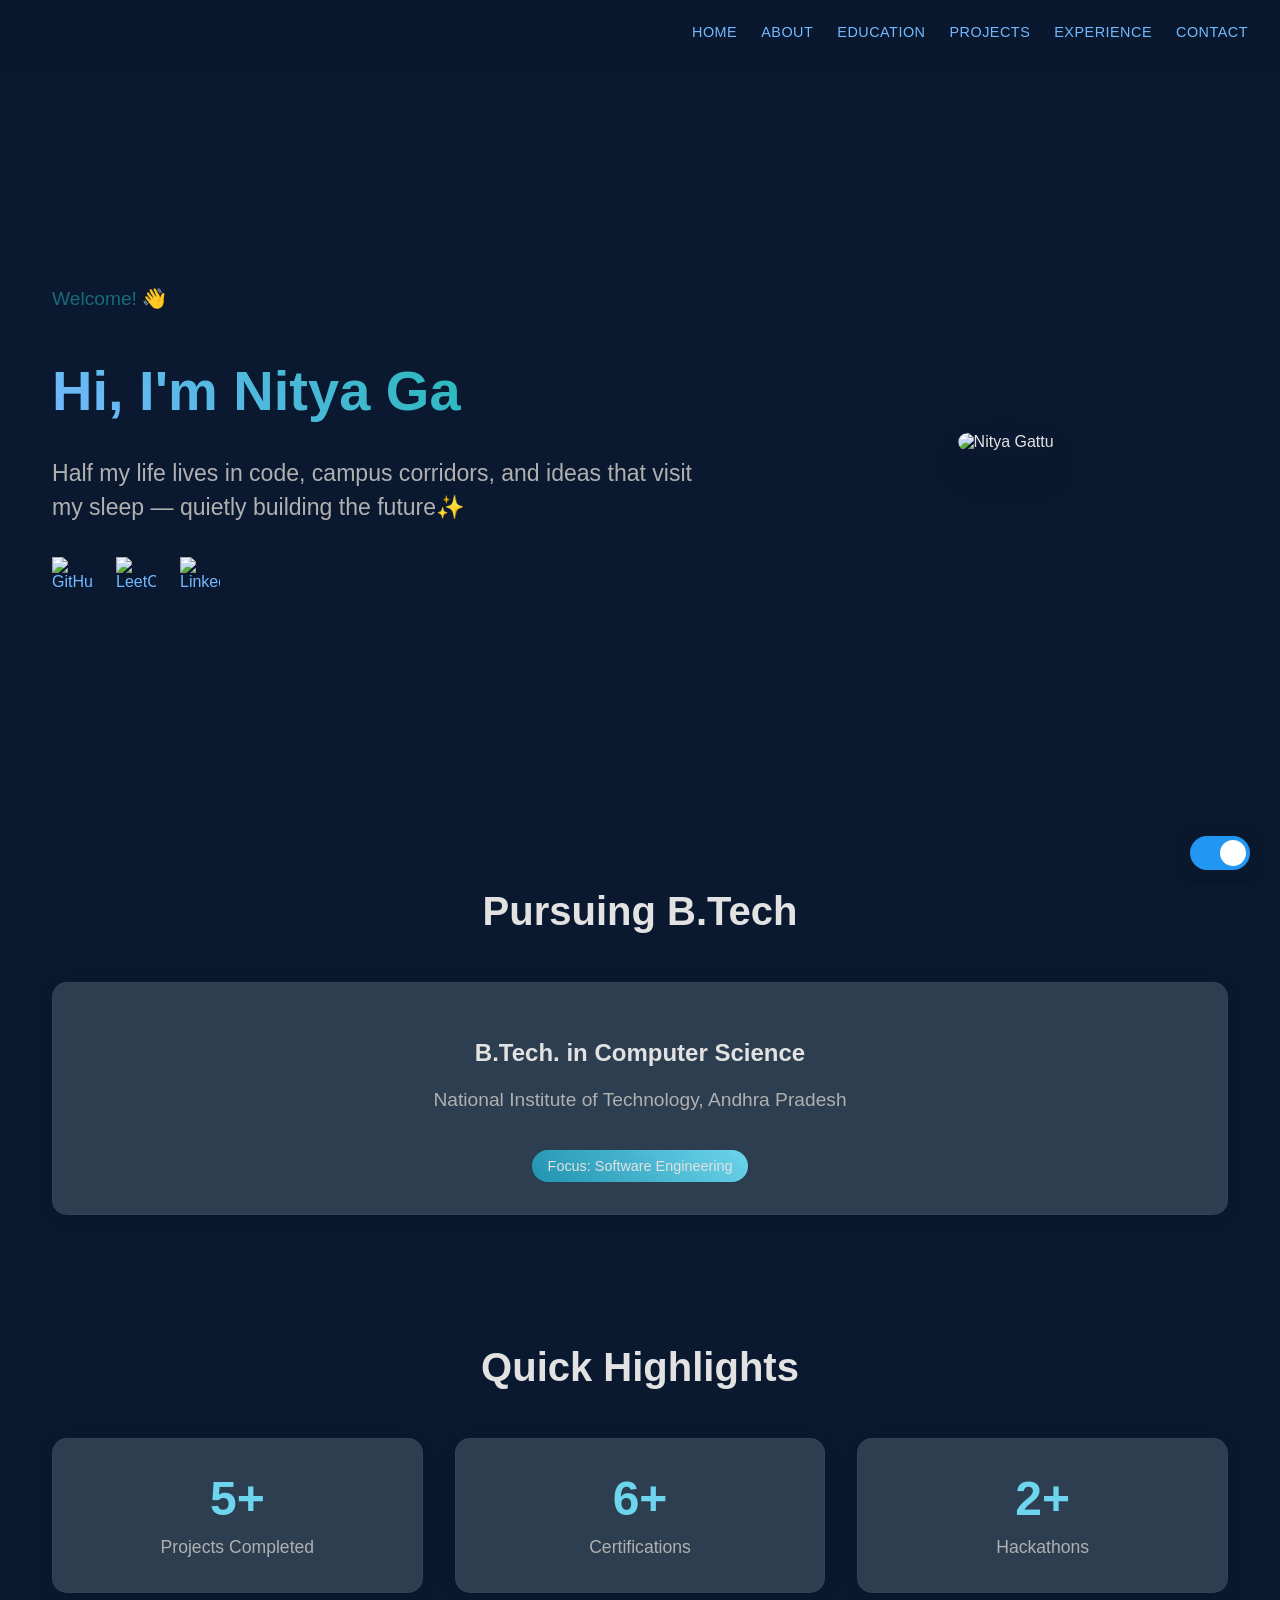
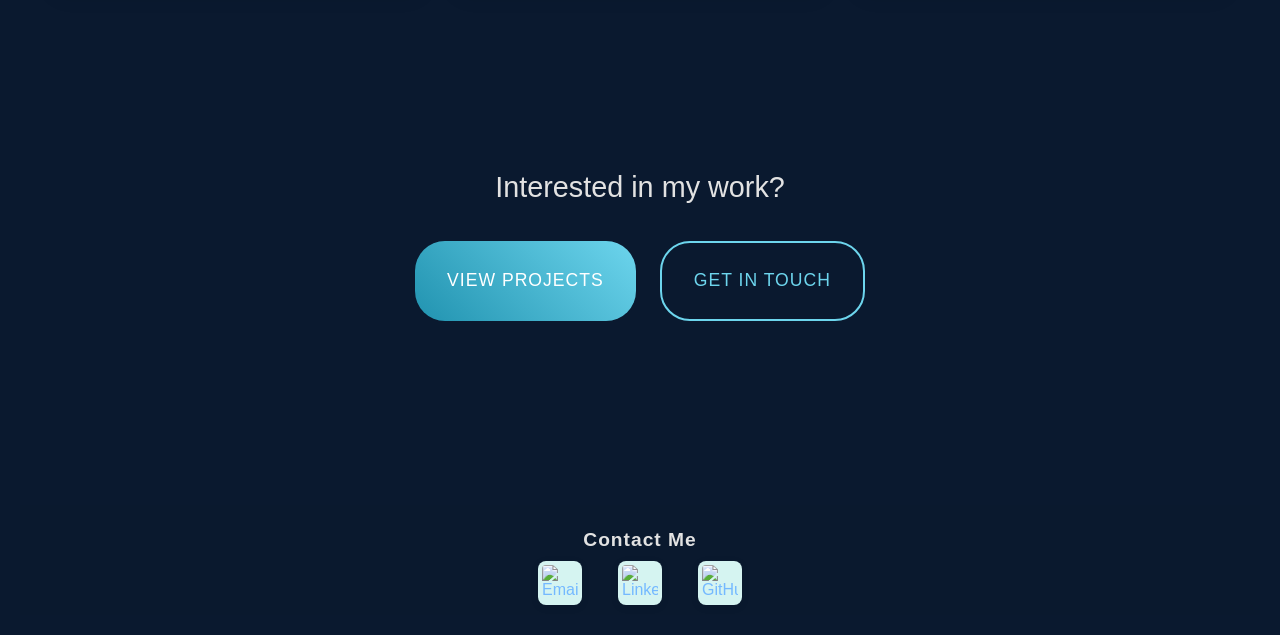
==== index.html @ 902eb1c6 "Add files via upload" ====
<!DOCTYPE html>
<html lang="en">
<head>
    <meta charset="UTF-8">
    <meta name="viewport" content="width=device-width, initial-scale=1.0">
    <title>Nitya Gattu's Portfolio</title>
    <link rel="stylesheet" href="common.css">
    <link rel="stylesheet" href="home.css">
    <script src="script.js" defer></script>
</head>
<body>

    <div id="header">
        <a href="index.html">Home</a>
        <a href="about.html">About</a>
        <a href="education.html">Education</a>
        <a href="projects.html">Projects</a>
        <a href="experience.html">Experience</a>
        <a href="#contact-section">Contact</a>
    </div>

    <!-- Theme switch -->
    <div class="theme-switch-wrapper">
        <label class="theme-switch" for="theme-switch">
            <input type="checkbox" id="theme-switch" />
            <span class="slider"></span>
        </label>
    </div>

    <main class="home-container">
        <section class="hero-section">
            <div class="text-content">
                <div class="creative-heading">
                    <span class="greeting-text">Welcome! 👋</span>
                    <h1 class="gradient-text" id="typing-h1"></h1>
                    <p class="subtitle" id="typing-p"></p>
                </div>
                <div class="tagline">
                    <p>Half my life lives in code, campus corridors, and ideas that visit my sleep — quietly building the future✨</p>
                </div>
                <div class="quick-links">
                    <a href="https://github.com/NITYANIT" target="_blank" class="social-link">
                        <img src="Photos/github-icon.png" alt="GitHub" class="social-icon" loading="lazy">
                    </a>
                    <a href="https://leetcode.com/u/iamnityagattu/" target="_blank" class="social-link">
                        <img src="Photos/leetcode-logo.png" alt="LeetCode" class="social-icon" loading="lazy">
                    </a>
                    <a href="https://www.linkedin.com/in/nitya-gattu-b846b62b9/" target="_blank" class="social-link">
                        <img src="Photos/linkedin-icon.png" alt="LinkedIn" class="social-icon" loading="lazy">
                    </a>
                </div>
            </div>
            <div class="photo-container">
                <div class="photo-frame">
                    <img src="Photos/nitya.png" alt="Nitya Gattu" class="profile-image" loading="lazy">
                </div>
            </div>
        </section>

        <section class="education-highlight">
            <h2 class="section-title">Pursuing B.Tech</h2>
                <div class="degree-card">
                    <h3>B.Tech. in Computer Science</h3>
                    <p>National Institute of Technology, Andhra Pradesh</p>
                    <div class="degree-focus">Focus: Software Engineering</div>
                </div>
        </section>

        <section class="highlights-section">
            <h2 class="section-title">Quick Highlights</h2>
            <div class="highlights-grid">
                <div class="highlight-card">
                    <span class="highlight-number">5+</span>
                    <p>Projects Completed</p>
                </div>
                <div class="highlight-card">
                    <span class="highlight-number">6+</span>
                    <p>Certifications</p>
                </div>
                <div class="highlight-card">
                    <span class="highlight-number">2+</span>
                    <p>Hackathons</p>
                </div>
            </div>
        </section>

        <section class="cta-section">
            <p>Interested in my work?</p>
            <div class="cta-buttons">
                <a href="projects.html" class="cta-button">View Projects</a>
                <a href="contact.html" class="cta-button secondary">Get in Touch</a>
            </div>
        </section>
    </main>

    <footer id="contact-section" class="site-footer">
      <div class="footer-content">
        <div class="footer-title">Contact Me</div>
        <div class="footer-details">
          <a href="mailto:gattunitya13@gmail.com" target="_blank"><img src="Photos/email-icon.png" alt="Email" class="footer-icon"></a>
          <a href="https://www.linkedin.com/in/nitya-gattu-b846b62b9/" target="_blank"><img src="Photos/linkedin-icon.png" alt="LinkedIn" class="footer-icon"></a>
          <a href="https://github.com/NITYANIT" target="_blank"><img src="Photos/github-icon.png" alt="GitHub" class="footer-icon"></a>
        </div>
      </div>
    </footer>
</body>
</html>
---- common.css ----
/* Common CSS for all pages */

/* CSS Variables */
:root {
    --primary-color: #2193b0;
    --secondary-color: #6dd5ed;
    --text-color: #2c3e50;
    --bg-color: #B5E7E3;
    --card-bg: #D5F4F1;
    --card-bg-dark: #2c3e50;
    --header-bg: #B5E7E3;
    --header-bg-dark: #34495e;
    --border-color: #e1e8ed;
    --shadow-light: rgba(0, 0, 0, 0.1);
    --shadow-dark: rgba(255, 255, 255, 0.1);
}

/* Base styles */
body {
    margin: 0;
    padding: 60px 20px 20px;
    background-color: var(--bg-color);
    color: var(--text-color);
    font-family: Arial, sans-serif;
    overflow-x: hidden;
}

/* Typography */
h1 {
    text-align: center;
    font-size: 2em;
}

p {
    font-size: 1.2em;
    line-height: 1.5;
}

/* Links */
a {
    color: var(--primary-color);
    text-decoration: none;
}

a:hover {
    text-decoration: underline;
}

/* Common gradient text */
.gradient-text {
    font-size: 3.5rem;
    background: linear-gradient(45deg, var(--primary-color), var(--secondary-color));
    -webkit-background-clip: text;
    background-clip: text;
    -webkit-text-fill-color: transparent;
    margin-bottom: 1rem;
    line-height: 1.2;
    text-align: center;
}

/* Header Navigation */
#header {
    padding: 1rem 2rem;
    margin: 0;
    display: flex;
    align-items: center;
    justify-content: flex-end;
    background-color: var(--header-bg);
    backdrop-filter: blur(10px);
    box-shadow: 0 2px 10px rgba(0, 0, 0, 0.1);
    position: fixed;
    top: 0;
    left: 0;
    right: 0;
    z-index: 1000;
}

#header a {
    margin-left: 1.5rem;
    font-weight: 500;
    text-transform: uppercase;
    font-size: 0.9rem;
    letter-spacing: 0.5px;
    position: relative;
    padding: 0.5rem 0;
}

#header a::after {
    content: '';
    position: absolute;
    width: 0;
    height: 2px;
    bottom: 0;
    left: 0;
    background-color: #3498db;
    transition: width 0.3s ease-in-out;
}

#header a:hover::after {
    width: 100%;
}

#header a:hover {
    text-decoration: none;
    color: #3498db;
}

/* Theme Toggle */
.theme-switch-wrapper {
    position: fixed;
    bottom: 20px;
    right: 20px;
    display: flex;
    align-items: center;
    z-index: 1000;
    background-color: var(--card-bg);
    padding: 10px;
    border-radius: 20px;
    box-shadow: 0 2px 10px rgba(0, 0, 0, 0.1);
}

.theme-switch {
    display: inline-block;
    width: 60px;
    height: 34px;
    position: relative;
}

.theme-switch input {
    opacity: 0;
    width: 0;
    height: 0;
}

.slider {
    position: absolute;
    cursor: pointer;
    top: 0;
    left: 0;
    right: 0;
    bottom: 0;
    background-color: #ccc;
    transition: .4s;
    border-radius: 34px;
}

.slider:before {
    position: absolute;
    content: "";
    height: 26px;
    width: 26px;
    left: 4px;
    bottom: 4px;
    background-color: white;
    transition: .4s;
    border-radius: 50%;
}

input:checked + .slider {
    background-color: #2196F3;
}

input:checked + .slider:before {
    transform: translateX(26px);
}

/* Dark Theme */
body.dark-theme {
    background-color: #0a192f;
    color: #e2e2e2;
}

.dark-theme div {
    color: #e2e2e2;
}

.dark-theme a {
    color: #74b9ff;
}

.dark-theme #header {
    background-color: rgba(10, 25, 47, 0.95);
}

.dark-theme .theme-switch-wrapper {
    background-color: rgba(10, 25, 47, 0.9);
    box-shadow: 0 2px 10px rgba(0, 0, 0, 0.2);
}

.dark-theme .gradient-text {
    background: linear-gradient(45deg, #74b9ff, #00b894);
    background-clip: text;
    -webkit-background-clip: text;
    -webkit-text-fill-color: transparent;
}

/* Base responsive styles */
img {
    max-width: 100%;
    height: auto;
    display: block;
}

/* Mobile Navigation */
@media (max-width: 768px) {
    body {
        padding: 100px 10px 10px;
    }
    
    #header {
        flex-wrap: wrap;
        justify-content: center;
        padding: 0.8rem 0.5rem;
        gap: 0.8rem;
    }
    
    #header a {
        font-size: 0.85rem;
        padding: 0.6rem 1rem;
        border-radius: 20px;
        background: rgba(52, 152, 219, 0.1);
        transition: all 0.3s ease;
        margin-left: 0;
    }
    
    #header a:hover,
    #header a.active {
        background: rgba(52, 152, 219, 0.2);
        transform: translateY(-2px);
    }
    
    .dark-theme #header a {
        background: rgba(116, 185, 255, 0.1);
    }
    
    .dark-theme #header a:hover,
    .dark-theme #header a.active {
        background: rgba(116, 185, 255, 0.2);
    }
    
    .gradient-text {
        font-size: 2.5rem;
    }
}

@media (max-width: 480px) {
    body {
        padding: 110px 5px 5px;
    }
    
    .gradient-text {
        font-size: 2rem;
    }
    
    .theme-switch-wrapper {
        bottom: 15px;
        right: 15px;
        padding: 8px;
    }
    
    .theme-switch {
        width: 50px;
        height: 28px;
    }
    
    .slider:before {
        height: 22px;
        width: 22px;
        left: 3px;
        bottom: 3px;
    }
    
    input:checked + .slider:before {
        transform: translateX(22px);
    }
}

/* Focus states for accessibility */
button:focus,
a:focus,
input:focus {
    outline: 2px solid #3498db;
    outline-offset: 2px;
}

.dark-theme button:focus,
.dark-theme a:focus,
.dark-theme input:focus {
    outline-color: #74b9ff;
}

/* Smooth scrolling */
html {
    scroll-behavior: smooth;
}

body {
    -webkit-overflow-scrolling: touch;
}

/* Footer minimal, seamless look */
.site-footer {
  background: #C5EEE9 !important;
  box-shadow: none;
  border: none;
  margin-top: 40px;
  padding: 24px 0 10px 0;
}
.footer-content {
  max-width: 600px;
  margin: 0 auto;
  text-align: center;
}
.footer-title {
  font-size: 1.2rem;
  font-weight: 700;
  color: #2193b0;
  margin-bottom: 8px;
  letter-spacing: 1px;
}
.footer-details {
  display: flex;
  justify-content: center;
  align-items: center;
  gap: 24px;
  margin-top: 10px;
}
.footer-icon {
  width: 36px;
  height: 36px;
  margin: 0 6px;
  vertical-align: middle;
  border-radius: 8px;
  transition: transform 0.2s, box-shadow 0.2s;
    box-shadow: 0 2px 8px rgba(0,0,0,0.08);
    background: var(--card-bg);
  padding: 4px;
}
.footer-icon:hover {
  transform: scale(1.13) translateY(-2px);
  box-shadow: 0 4px 16px rgba(33,147,176,0.18);
}

/* Light mode footer - default */
body:not(.dark-theme) .site-footer {
  background: #C5EEE9 !important;
}

/* Dark mode footer */
.dark-theme .site-footer {
  background: rgba(10, 25, 47, 0.8) !important;
}
---- home.css ----
/* Home Page Specific Styles */

.home-container {
    max-width: 1200px;
    margin: 0 auto;
    padding: 2rem;
}

.hero-section {
    display: grid;
    grid-template-columns: 1.2fr 0.8fr;
    gap: 4rem;
    align-items: center;
    min-height: calc(100vh - 200px);
    margin-bottom: 2rem;
}

.text-content {
    padding: 0;
    margin: 0;
}

.photo-container {
    display: flex;
    justify-content: center;
    align-items: center;
}

.creative-heading {
    margin-bottom: 2rem;
}

.gradient-text {
    text-align: left;
}

.greeting-text {
    display: block;
    font-size: 1.2rem;
    color: #1a6b7a;
    margin-bottom: 1rem;
    text-align: left;
}

.subtitle {
    font-size: 1.5rem;
    color: #666;
    margin: 0;
    font-weight: 500;
    text-align: left;
}

.dark-theme .subtitle {
    color: #a0a0a0;
}

.tagline {
    font-size: 1.2rem;
    line-height: 1.6;
    margin-top: 2rem;
    color: #555;
}

.tagline p {
    text-align: left;
    margin: 0;
}

.dark-theme .tagline {
    color: #b0b0b0;
}

/* Social Links - Fixed Size */
.quick-links {
    display: flex;
    gap: 1.5rem;
    margin-top: 2rem;
    align-items: center;
}

.social-link {
    display: inline-block;
    transition: transform 0.3s ease;
}

.social-link:hover {
    transform: scale(1.1);
}

.social-icon {
    width: 40px;
    height: 40px;
    object-fit: contain;
}

/* Photo Frame */
.photo-frame {
    position: relative;
    border-radius: 20px;
    overflow: hidden;
    box-shadow: 0 20px 40px rgba(0,0,0,0.1);
    transition: transform 0.3s ease;
    max-width: 400px;
}

.photo-frame:hover {
    transform: translateY(-10px);
}

.profile-image {
    width: 100%;
    height: auto;
    display: block;
    border-radius: 20px;
    filter: grayscale(100%);
    transition: filter 1.5s ease-in-out;
}

.profile-image.reveal {
    filter: grayscale(0%);
}

/* Education Highlight Section */
.education-highlight {
    margin: 2rem 0;
    padding: 2rem 0;
}

.section-title {
    text-align: center;
    font-size: 2.5rem;
    margin-bottom: 3rem;
    color: #2c3e50;
}

.dark-theme .section-title {
    color: #e2e2e2;
}

.degree-cards {
    display: grid;
    grid-template-columns: repeat(2, 1fr);
    gap: 2rem;
}

.degree-card {
    background: #E3F2FD;
    border-radius: 15px;
    padding: 2rem;
    text-align: center;
    transition: transform 0.3s ease, box-shadow 0.3s ease, border-color 0.3s ease;
    border: 1.5px solid rgba(0, 0, 0, 0.15);
    box-shadow: 0 4px 20px rgba(0, 0, 0, 0.08);
}

.degree-card:hover {
    transform: translateY(-5px);
    box-shadow: 0 8px 30px rgba(0, 0, 0, 0.12);
    border-color: rgba(33, 147, 176, 0.3);
}

.degree-card h3 {
    font-size: 1.5rem;
    margin-bottom: 1rem;
    color: #2c3e50;
}

.dark-theme .degree-card h3 {
    color: #e2e2e2;
}

.degree-card {
    background: var(--card-bg);
    border-radius: 15px;
    padding: 2rem;
    text-align: center;
}
.dark-theme .degree-card p {
    color: #b0b0b0;
}

.degree-focus {
    display: inline-block;
    padding: 0.5rem 1rem;
    background: linear-gradient(45deg, #2193b0, #6dd5ed);
    color: white;
    border-radius: 20px;
    font-size: 0.9rem;
    margin-top: 1rem;
}

/* Highlights Section */
.highlights-section {
    margin: 2rem 0;
    padding: 2rem 0;
}

.highlights-grid {
    display: grid;
    grid-template-columns: repeat(3, 1fr);
    gap: 2rem;
    margin-top: 2rem;
}

.highlight-card {
    background: var(--card-bg);
    border-radius: 15px;
    padding: 2rem;
    text-align: center;
    transition: transform 0.3s ease, box-shadow 0.3s ease, border-color 0.3s ease;
    border: 1.5px solid rgba(0, 0, 0, 0.15);
    box-shadow: 0 4px 20px rgba(0, 0, 0, 0.08);
}

.highlight-card:hover {
    transform: translateY(-5px);
    box-shadow: 0 8px 30px rgba(0, 0, 0, 0.12);
    border-color: rgba(33, 147, 176, 0.3);
}

.highlight-number {
    font-size: 3rem;
    font-weight: bold;
    color: #2193b0;
    display: block;
    margin-bottom: 0.5rem;
}

.dark-theme .highlight-number {
    color: #6dd5ed;
}

.highlight-card p {
    font-size: 1.1rem;
    color: #666;
    margin: 0;
}

.dark-theme .highlight-card p {
    color: #b0b0b0;
}

/* CTA Section */
.cta-section {
    text-align: center;
    margin: 4rem 0;
    padding: 3rem 0;
}

.cta-section p {
    font-size: 1.8rem;
    margin-bottom: 2rem;
    color: #2c3e50;
}

.dark-theme .cta-section p {
    color: #e2e2e2;
}

.cta-buttons {
    display: flex;
    gap: 1.5rem;
    justify-content: center;
}

.cta-button {
    padding: 1rem 2rem;
    border-radius: 30px;
    font-size: 1.1rem;
    font-weight: 500;
    text-transform: uppercase;
    letter-spacing: 1px;
    transition: all 0.3s ease;
    text-decoration: none;
    min-height: 44px;
    display: inline-flex;
    align-items: center;
    justify-content: center;
}

.cta-button:first-child {
    background: linear-gradient(45deg, #2193b0, #6dd5ed);
    color: white;
}

.cta-button.secondary {
    background: transparent;
    border: 2px solid #2193b0;
    color: #2193b0;
}

.dark-theme .cta-button.secondary {
    border-color: #6dd5ed;
    color: #6dd5ed;
}

.cta-button:hover {
    transform: translateY(-3px);
    box-shadow: 0 5px 15px rgba(0,0,0,0.1);
    text-decoration: none;
}

/* Dark theme for cards */
.dark-theme .degree-card {
    background: var(--card-bg-dark);
    backdrop-filter: blur(6px);
    border-color: rgba(116, 185, 255, 0.06);
}

.dark-theme .highlight-card {
    background: var(--card-bg-dark);
    backdrop-filter: blur(6px);
    border-color: rgba(116, 185, 255, 0.06);
}

/* Mobile Styles - Text First, Photo Second */
@media (max-width: 768px) {
    .home-container {
        padding: 1rem;
    }
    
    .hero-section {
        grid-template-columns: 1fr;
        gap: 2rem;
        min-height: auto;
        margin-bottom: 1.5rem;
    }
    
    /* Text content comes first on mobile */
    .text-content {
        order: 1;
    }
    
    /* Photo comes second on mobile */
    .photo-container {
        order: 2;
        margin-bottom: 1rem;
    }
    
    .gradient-text {
        font-size: 2.5rem;
        text-align: left;
        margin-bottom: 0.5rem;
    }
    
    .subtitle {
        font-size: 1.2rem;
        text-align: left;
        margin-bottom: 1rem;
    }
    
    .greeting-text {
        font-size: 1rem;
        text-align: left;
        margin-bottom: 0.5rem;
    }
    
    .tagline p {
        text-align: left;
        font-size: 1rem;
        margin: 0.5rem 0;
    }
    
    /* Social icons smaller on mobile */
    .quick-links {
        gap: 1rem;
        margin-top: 1rem;
    }
    
    .social-icon {
        width: 35px;
        height: 35px;
    }
    
    /* Photo frame mobile */
    .photo-frame {
        max-width: 280px;
        margin: 0 auto;
    }
    
    /* Section adjustments */
    .section-title {
        font-size: 1.8rem;
        margin-bottom: 1.5rem;
    }
    
    .degree-cards {
        grid-template-columns: 1fr;
        gap: 1rem;
    }
    
    .degree-card {
        padding: 1.5rem;
    }
    
    .highlights-grid {
        grid-template-columns: repeat(2, 1fr);
        gap: 1rem;
    }
    
    .highlight-card {
        padding: 1.5rem;
    }
    
    .highlight-number {
        font-size: 2.5rem;
    }
    
    .cta-buttons {
        flex-direction: column;
        gap: 1rem;
        align-items: center;
    }
    
    .cta-button {
        width: 80%;
        text-align: center;
    }
}

@media (max-width: 480px) {
    .gradient-text {
        font-size: 2rem;
        line-height: 1.1;
    }
    
    .subtitle {
        font-size: 1.1rem;
    }
    
    .greeting-text {
        font-size: 0.9rem;
    }
    
    .tagline p {
        font-size: 0.95rem;
    }
    
    .social-icon {
        width: 32px;
        height: 32px;
    }
    
    .photo-frame {
        max-width: 240px;
    }
    
    .section-title {
        font-size: 1.6rem;
        margin-bottom: 1rem;
    }
    
    .degree-card {
        padding: 1.2rem;
    }
    
    .degree-card h3 {
        font-size: 1.3rem;
    }
    
    .degree-card p {
        font-size: 1rem;
    }
    
    .degree-focus {
        font-size: 0.8rem;
        padding: 0.4rem 0.8rem;
    }
    
    .highlights-grid {
        grid-template-columns: repeat(2, 1fr);
        gap: 1rem;
    }
    
    .highlight-card {
        padding: 1rem;
    }
    
    .highlight-number {
        font-size: 2rem;
    }
    
    .cta-button {
        padding: 0.8rem 1.5rem;
        font-size: 1rem;
        width: 90%;
    }
}

/* Landscape orientation on mobile */
@media (max-width: 768px) and (orientation: landscape) {
    .hero-section {
        grid-template-columns: 1fr 1fr;
        gap: 2rem;
        min-height: auto;
    }
    
    .text-content {
        order: 1;
    }
    
    .photo-container {
        order: 2;
    }
    
    .gradient-text {
        font-size: 2.2rem;
    }
    
    .subtitle {
        font-size: 1.3rem;
    }
}
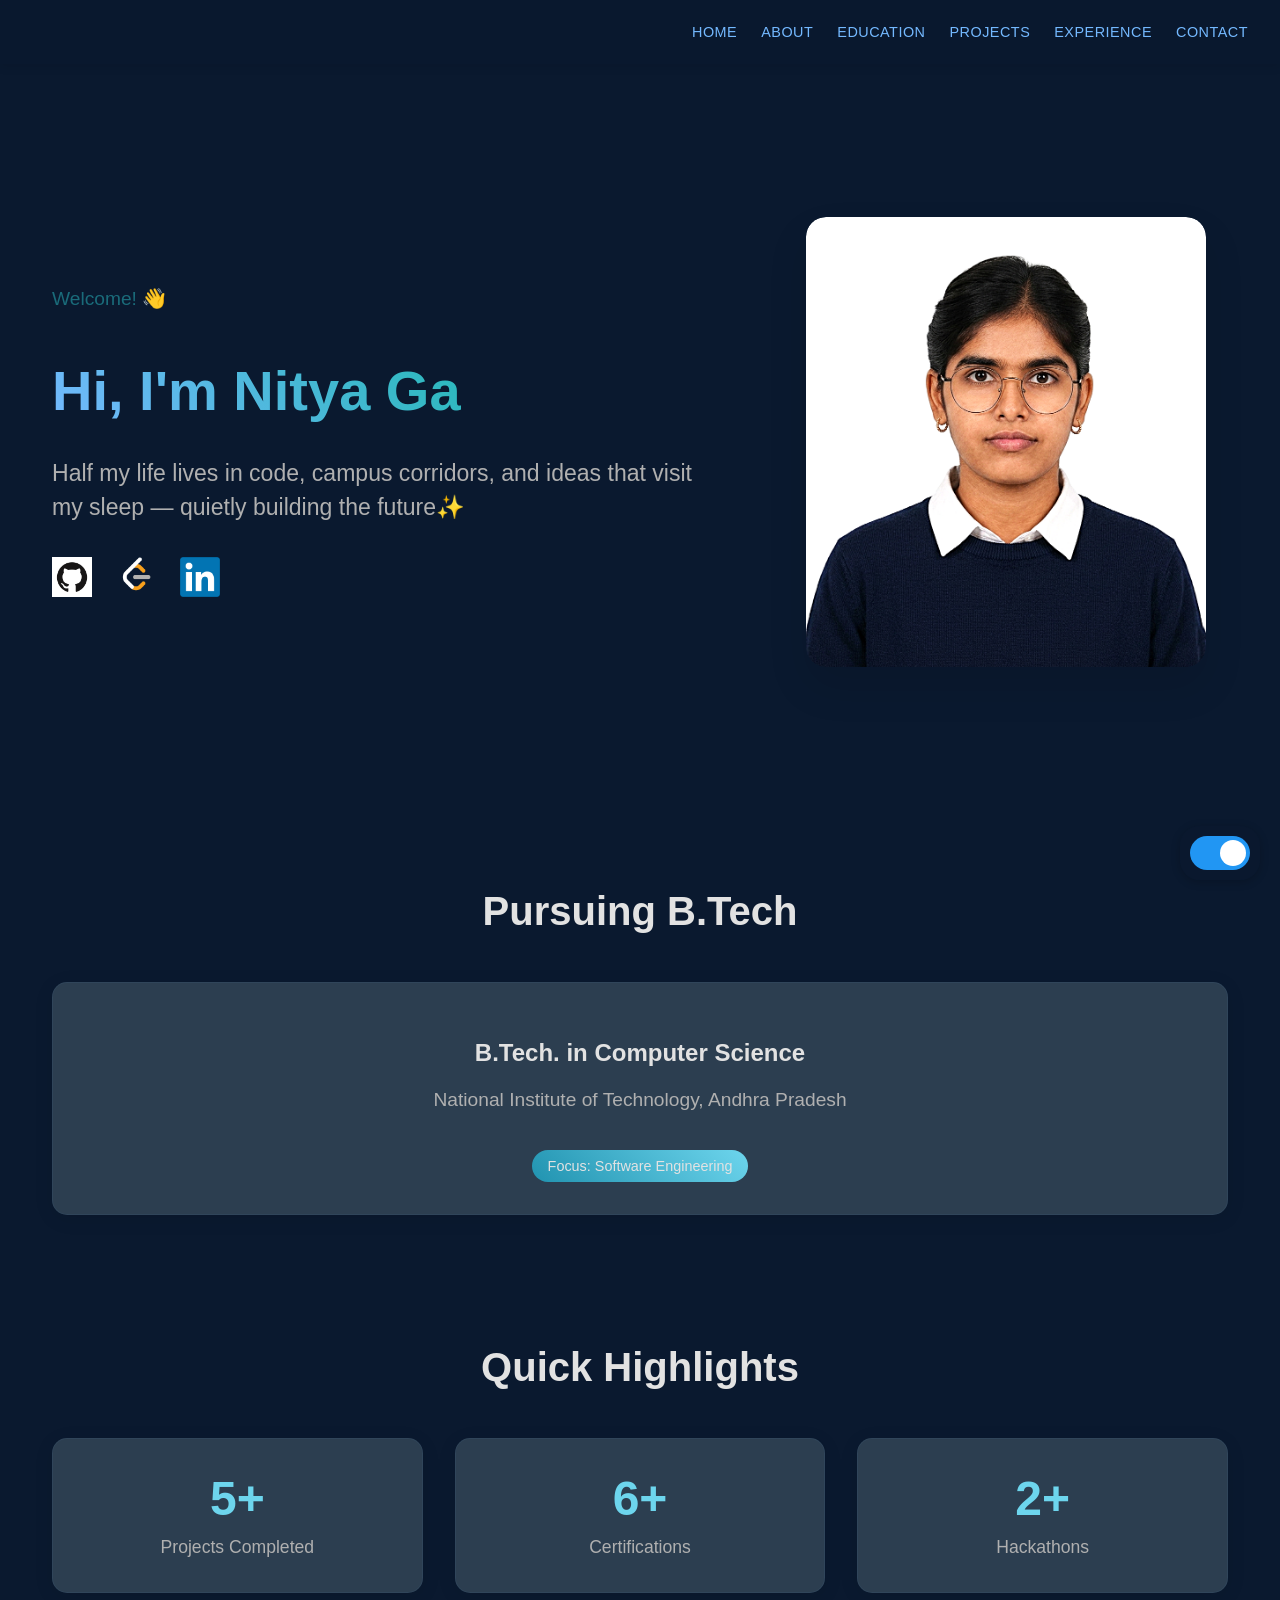
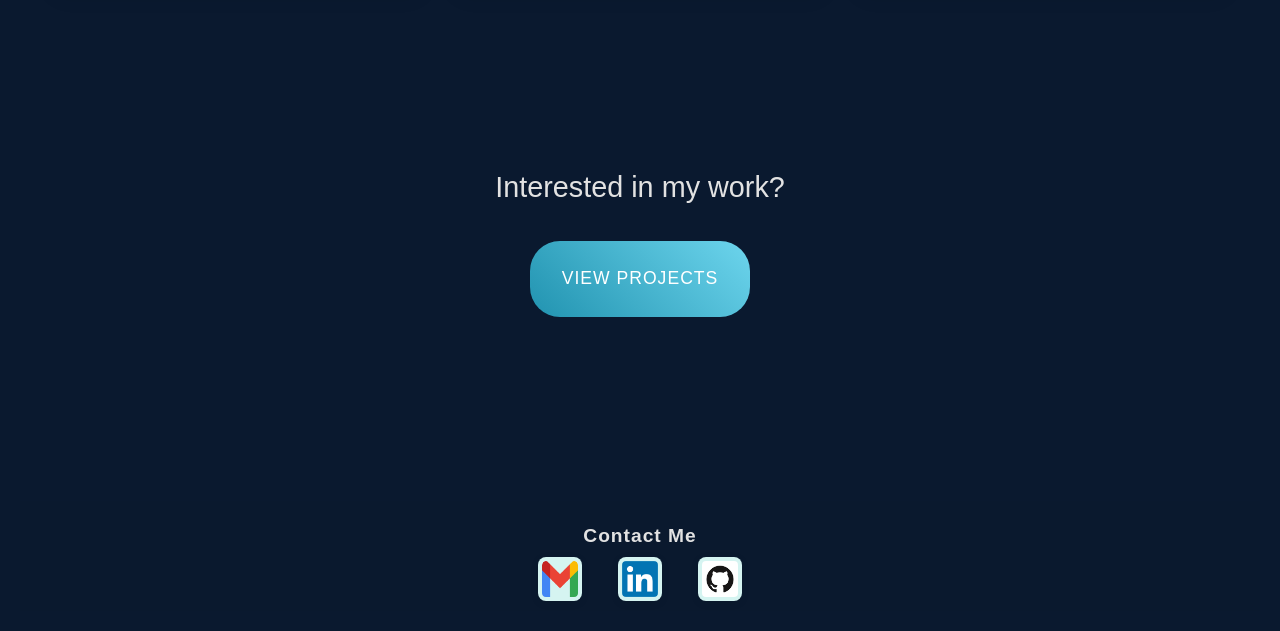
==== commit 10578b14: "Update index.html" ====
--- a/index.html
+++ b/index.html
@@ -88,7 +88,6 @@
             <p>Interested in my work?</p>
             <div class="cta-buttons">
                 <a href="projects.html" class="cta-button">View Projects</a>
-                <a href="contact.html" class="cta-button secondary">Get in Touch</a>
             </div>
         </section>
     </main>
@@ -104,4 +103,4 @@
       </div>
     </footer>
 </body>
-</html>+</html>
